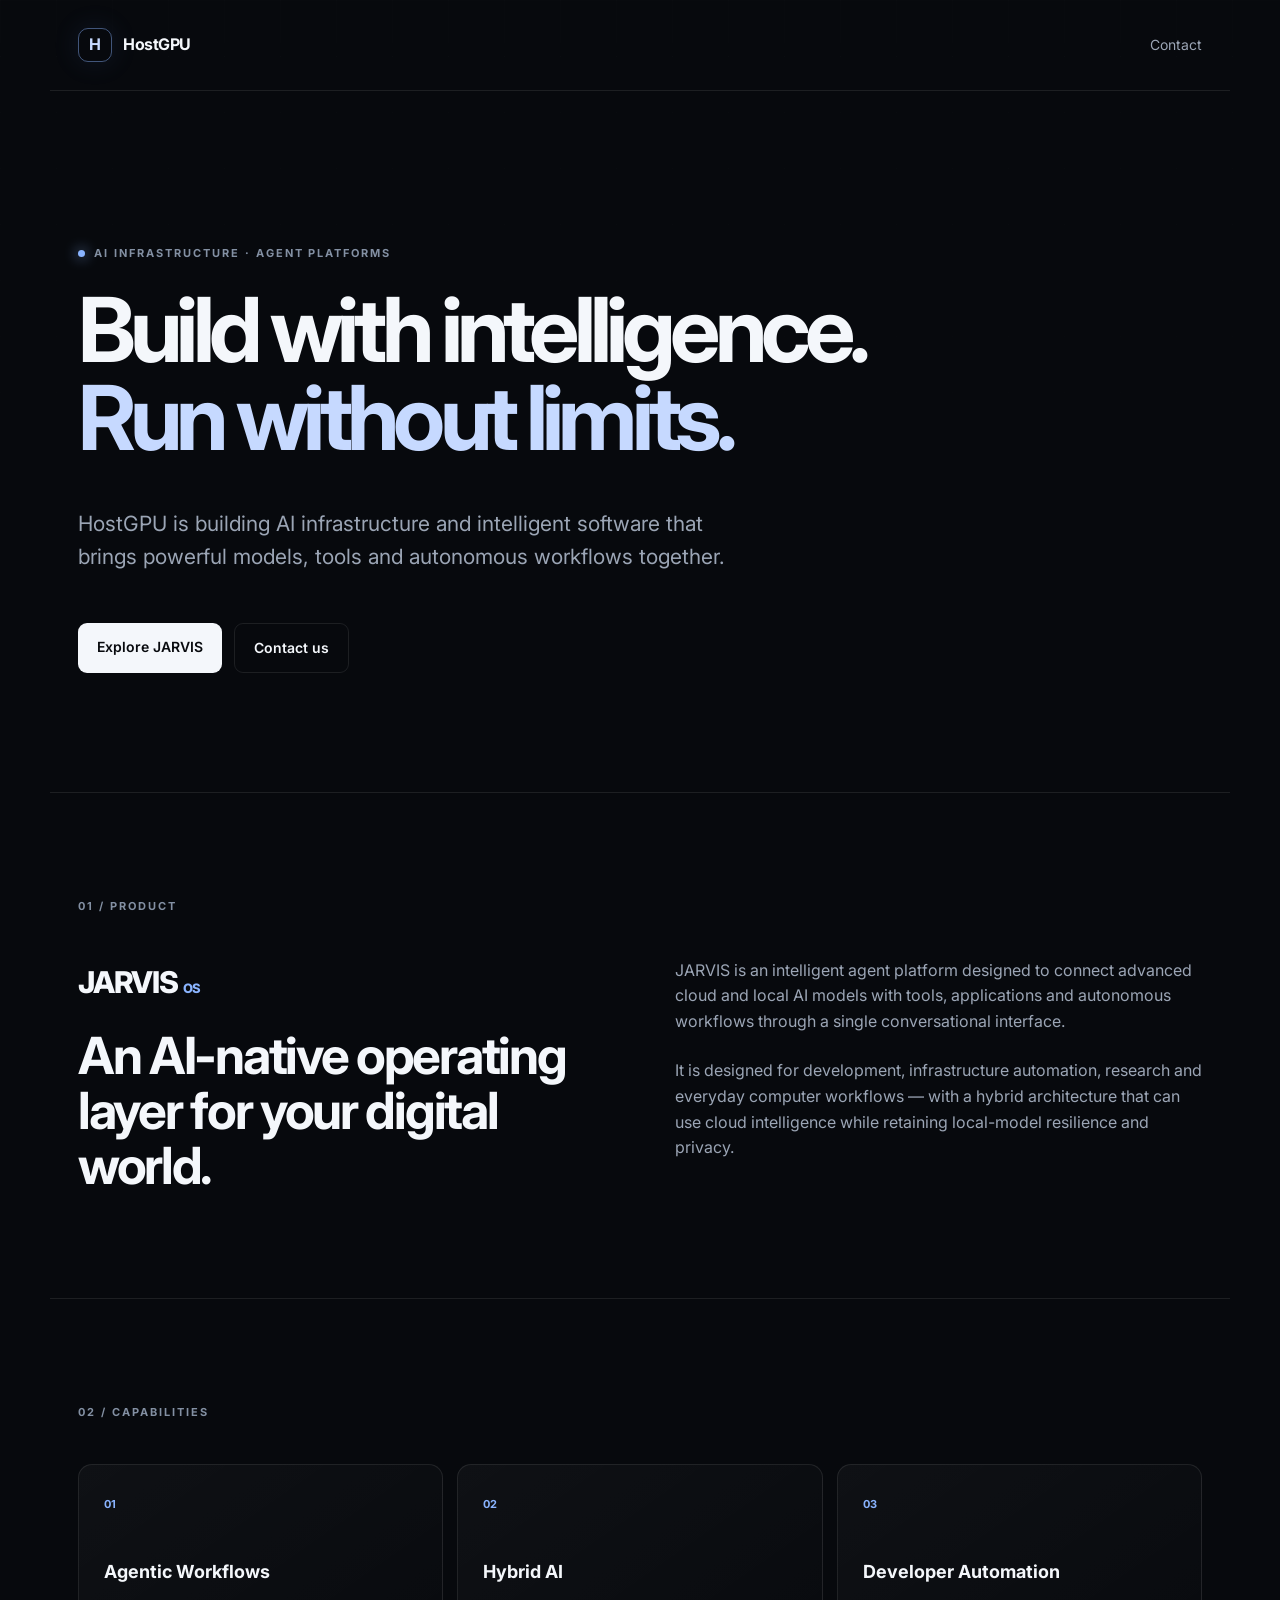
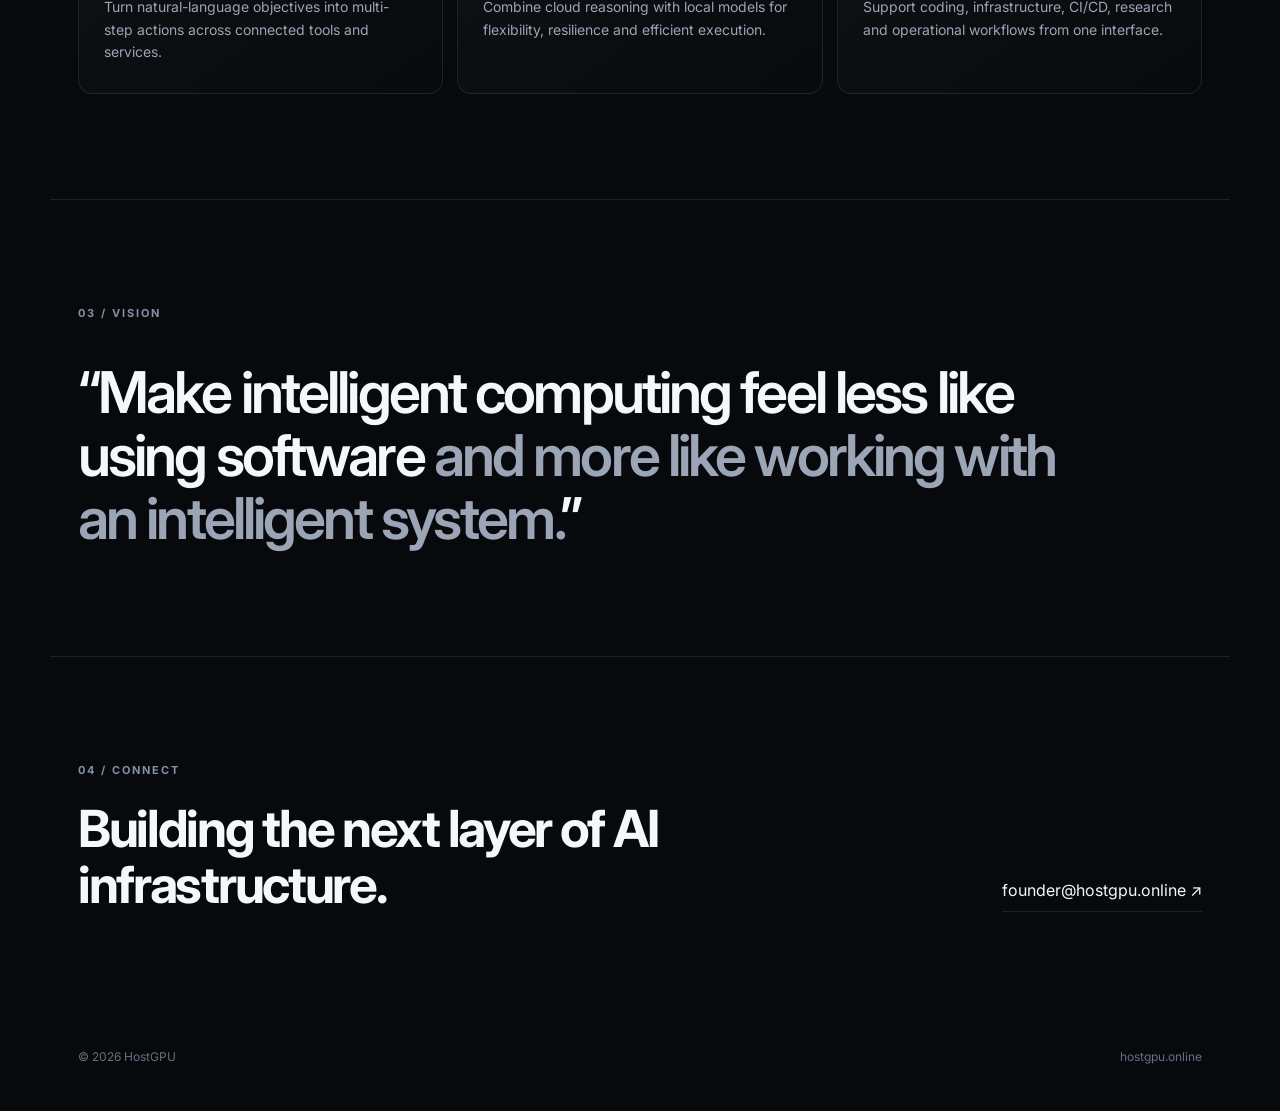
==== index.html @ 4f7166fc "Add files via upload" ====
<!DOCTYPE html>
<html lang="en">
<head>
  <meta charset="UTF-8">
  <meta name="viewport" content="width=device-width, initial-scale=1.0">
  <meta name="description" content="HostGPU — AI infrastructure and intelligent agent platforms. Building JARVIS, an AI-native operating layer for development, automation and infrastructure.">
  <meta name="theme-color" content="#07090d">
  <title>HostGPU — AI Infrastructure & Agent Platforms</title>
  <link rel="stylesheet" href="styles.css">
</head>
<body>
  <div class="background-grid"></div>
  <header class="nav">
    <a class="brand" href="#top" aria-label="HostGPU home">
      <span class="brand-mark">H</span>
      <span>HostGPU</span>
    </a>
    <a class="nav-link" href="mailto:founder@hostgpu.online">Contact</a>
  </header>

  <main id="top">
    <section class="hero">
      <div class="eyebrow"><span></span> AI INFRASTRUCTURE · AGENT PLATFORMS</div>
      <h1>Build with intelligence.<br><em>Run without limits.</em></h1>
      <p class="hero-copy">
        HostGPU is building AI infrastructure and intelligent software that brings
        powerful models, tools and autonomous workflows together.
      </p>
      <div class="actions">
        <a class="button primary" href="#jarvis">Explore JARVIS</a>
        <a class="button secondary" href="mailto:founder@hostgpu.online">Contact us</a>
      </div>
    </section>

    <section class="product" id="jarvis">
      <div class="section-label">01 / PRODUCT</div>
      <div class="product-grid">
        <div>
          <div class="product-name">JARVIS<span>OS</span></div>
          <h2>An AI-native operating layer for your digital world.</h2>
        </div>
        <div class="product-copy">
          <p>
            JARVIS is an intelligent agent platform designed to connect advanced
            cloud and local AI models with tools, applications and autonomous workflows
            through a single conversational interface.
          </p>
          <p>
            It is designed for development, infrastructure automation, research and
            everyday computer workflows — with a hybrid architecture that can use
            cloud intelligence while retaining local-model resilience and privacy.
          </p>
        </div>
      </div>
    </section>

    <section class="capabilities">
      <div class="section-label">02 / CAPABILITIES</div>
      <div class="cards">
        <article class="card">
          <span class="number">01</span>
          <h3>Agentic Workflows</h3>
          <p>Turn natural-language objectives into multi-step actions across connected tools and services.</p>
        </article>
        <article class="card">
          <span class="number">02</span>
          <h3>Hybrid AI</h3>
          <p>Combine cloud reasoning with local models for flexibility, resilience and efficient execution.</p>
        </article>
        <article class="card">
          <span class="number">03</span>
          <h3>Developer Automation</h3>
          <p>Support coding, infrastructure, CI/CD, research and operational workflows from one interface.</p>
        </article>
      </div>
    </section>

    <section class="vision">
      <div class="section-label">03 / VISION</div>
      <blockquote>
        “Make intelligent computing feel less like using software
        <span>and more like working with an intelligent system.</span>”
      </blockquote>
    </section>

    <section class="contact">
      <div>
        <div class="section-label">04 / CONNECT</div>
        <h2>Building the next layer of AI infrastructure.</h2>
      </div>
      <a class="contact-email" href="mailto:founder@hostgpu.online">founder@hostgpu.online ↗</a>
    </section>
  </main>

  <footer>
    <span>© 2026 HostGPU</span>
    <span>hostgpu.online</span>
  </footer>
</body>
</html>
---- styles.css ----
@import url('https://fonts.googleapis.com/css2?family=Inter:wght@400;500;600;700;800&display=swap');

:root {
  --bg: #07090d;
  --panel: rgba(16, 20, 28, .72);
  --text: #f4f7fb;
  --muted: #9ba5b5;
  --line: rgba(255,255,255,.09);
  --accent: #8ab4ff;
  --accent-2: #c6d9ff;
}

* { box-sizing: border-box; }
html { scroll-behavior: smooth; }
body {
  margin: 0;
  background: var(--bg);
  color: var(--text);
  font-family: Inter, system-ui, sans-serif;
  line-height: 1.6;
  overflow-x: hidden;
}

.background-grid {
  position: fixed;
  inset: 0;
  pointer-events: none;
  opacity: .24;
  background-image:
    linear-gradient(rgba(255,255,255,.035) 1px, transparent 1px),
    linear-gradient(90deg, rgba(255,255,255,.035) 1px, transparent 1px);
  background-size: 56px 56px;
  mask-image: linear-gradient(to bottom, black, transparent 85%);
}

.nav {
  max-width: 1180px;
  margin: auto;
  padding: 28px 28px;
  display: flex;
  align-items: center;
  justify-content: space-between;
  position: relative;
  z-index: 2;
}

.brand {
  display: flex;
  align-items: center;
  gap: 11px;
  color: var(--text);
  text-decoration: none;
  font-weight: 700;
  letter-spacing: -.03em;
}

.brand-mark {
  display: grid;
  place-items: center;
  width: 34px;
  height: 34px;
  border: 1px solid rgba(138,180,255,.45);
  border-radius: 10px;
  color: var(--accent-2);
  box-shadow: 0 0 28px rgba(90,130,210,.12);
}

.nav-link {
  color: var(--muted);
  text-decoration: none;
  font-size: 14px;
}
.nav-link:hover { color: var(--text); }

main { position: relative; z-index: 1; }
.hero {
  max-width: 1180px;
  min-height: 78vh;
  margin: auto;
  padding: 15vh 28px 100px;
  display: flex;
  flex-direction: column;
  justify-content: center;
}

.eyebrow, .section-label {
  color: #8390a3;
  font-size: 11px;
  font-weight: 700;
  letter-spacing: .18em;
}
.eyebrow { display: flex; align-items: center; gap: 9px; }
.eyebrow span {
  width: 7px;
  height: 7px;
  border-radius: 50%;
  background: var(--accent);
  box-shadow: 0 0 14px var(--accent);
}

h1 {
  max-width: 930px;
  margin: 24px 0;
  font-size: clamp(48px, 7vw, 92px);
  line-height: .98;
  letter-spacing: -.065em;
}
h1 em {
  font-style: normal;
  color: var(--accent-2);
}
.hero-copy {
  max-width: 680px;
  color: var(--muted);
  font-size: clamp(17px, 2vw, 21px);
}
.actions { display: flex; gap: 12px; margin-top: 28px; flex-wrap: wrap; }
.button {
  display: inline-block;
  padding: 13px 19px;
  border-radius: 9px;
  text-decoration: none;
  font-size: 14px;
  font-weight: 600;
  transition: transform .2s ease, border-color .2s ease;
}
.button:hover { transform: translateY(-2px); }
.primary { background: var(--text); color: #080a0e; }
.secondary { border: 1px solid var(--line); color: var(--text); }

section {
  max-width: 1180px;
  margin: auto;
  padding: 105px 28px;
  border-top: 1px solid var(--line);
}

.product-grid {
  display: grid;
  grid-template-columns: 1fr 1fr;
  gap: 70px;
  margin-top: 42px;
}
.product-name {
  font-size: 30px;
  font-weight: 800;
  letter-spacing: -.04em;
}
.product-name span { color: var(--accent); font-size: 13px; margin-left: 5px; }
h2 {
  font-size: clamp(30px, 4vw, 52px);
  line-height: 1.08;
  letter-spacing: -.045em;
  margin: 22px 0 0;
}
.product-copy { color: var(--muted); max-width: 560px; }
.product-copy p { margin-top: 0; margin-bottom: 24px; }

.cards {
  display: grid;
  grid-template-columns: repeat(3, 1fr);
  gap: 14px;
  margin-top: 42px;
}
.card {
  min-height: 230px;
  padding: 25px;
  border: 1px solid var(--line);
  border-radius: 14px;
  background: linear-gradient(145deg, rgba(255,255,255,.035), rgba(255,255,255,.008));
}
.number { color: var(--accent); font-size: 11px; font-weight: 700; }
.card h3 { margin: 42px 0 10px; font-size: 18px; }
.card p { color: var(--muted); font-size: 14px; margin: 0; }

blockquote {
  margin: 38px 0 0;
  max-width: 1000px;
  font-size: clamp(30px, 4.5vw, 62px);
  line-height: 1.1;
  letter-spacing: -.05em;
  font-weight: 600;
}
blockquote span { color: var(--muted); }

.contact {
  display: flex;
  align-items: end;
  justify-content: space-between;
  gap: 40px;
}
.contact h2 { max-width: 680px; }
.contact-email {
  color: var(--text);
  text-decoration: none;
  white-space: nowrap;
  border-bottom: 1px solid var(--line);
  padding-bottom: 7px;
}
.contact-email:hover { color: var(--accent-2); }

footer {
  max-width: 1180px;
  margin: auto;
  padding: 30px 28px 45px;
  display: flex;
  justify-content: space-between;
  color: #667082;
  font-size: 12px;
}

@media (max-width: 760px) {
  .hero { min-height: 82vh; padding-top: 9vh; }
  .product-grid, .cards { grid-template-columns: 1fr; gap: 18px; }
  .product-grid { gap: 35px; }
  section { padding: 75px 22px; }
  .nav { padding: 22px; }
  .hero { padding-left: 22px; padding-right: 22px; }
  .contact { align-items: start; flex-direction: column; }
  .contact-email { white-space: normal; }
  footer { padding-left: 22px; padding-right: 22px; }
}
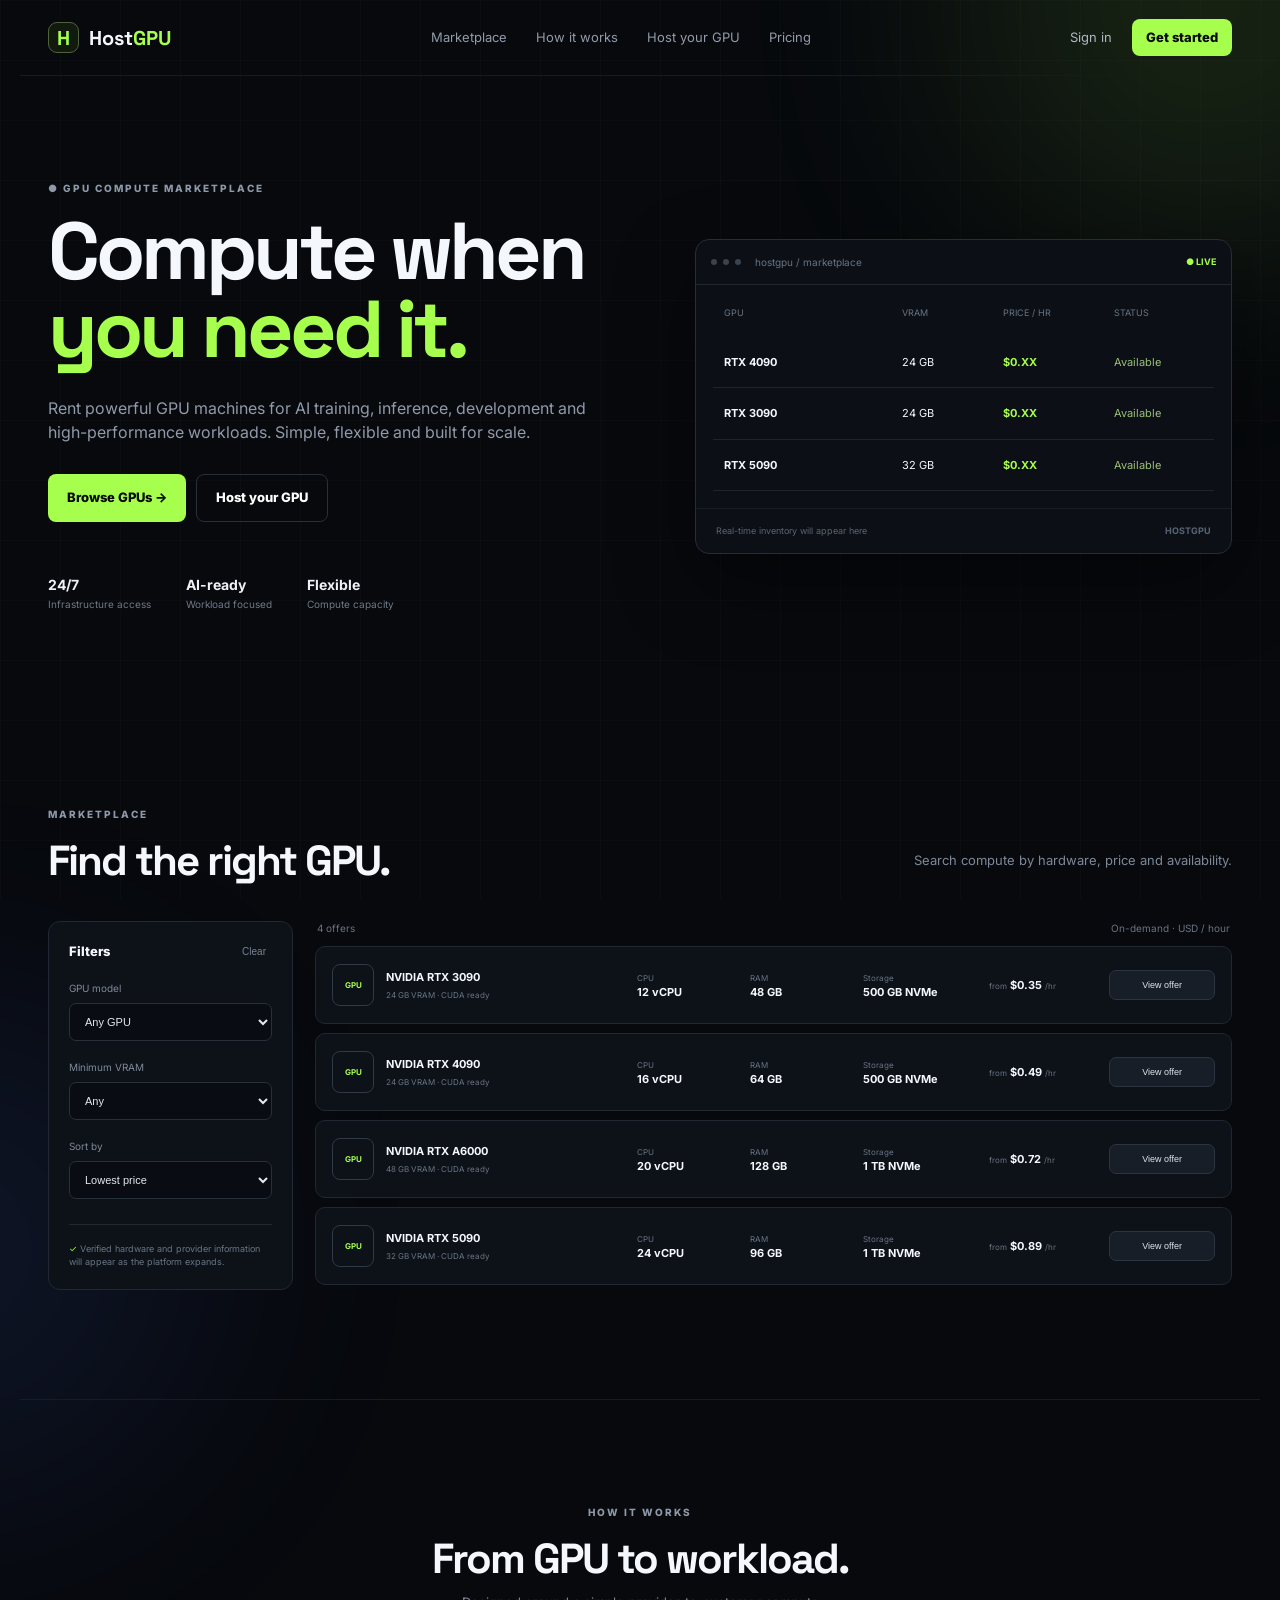
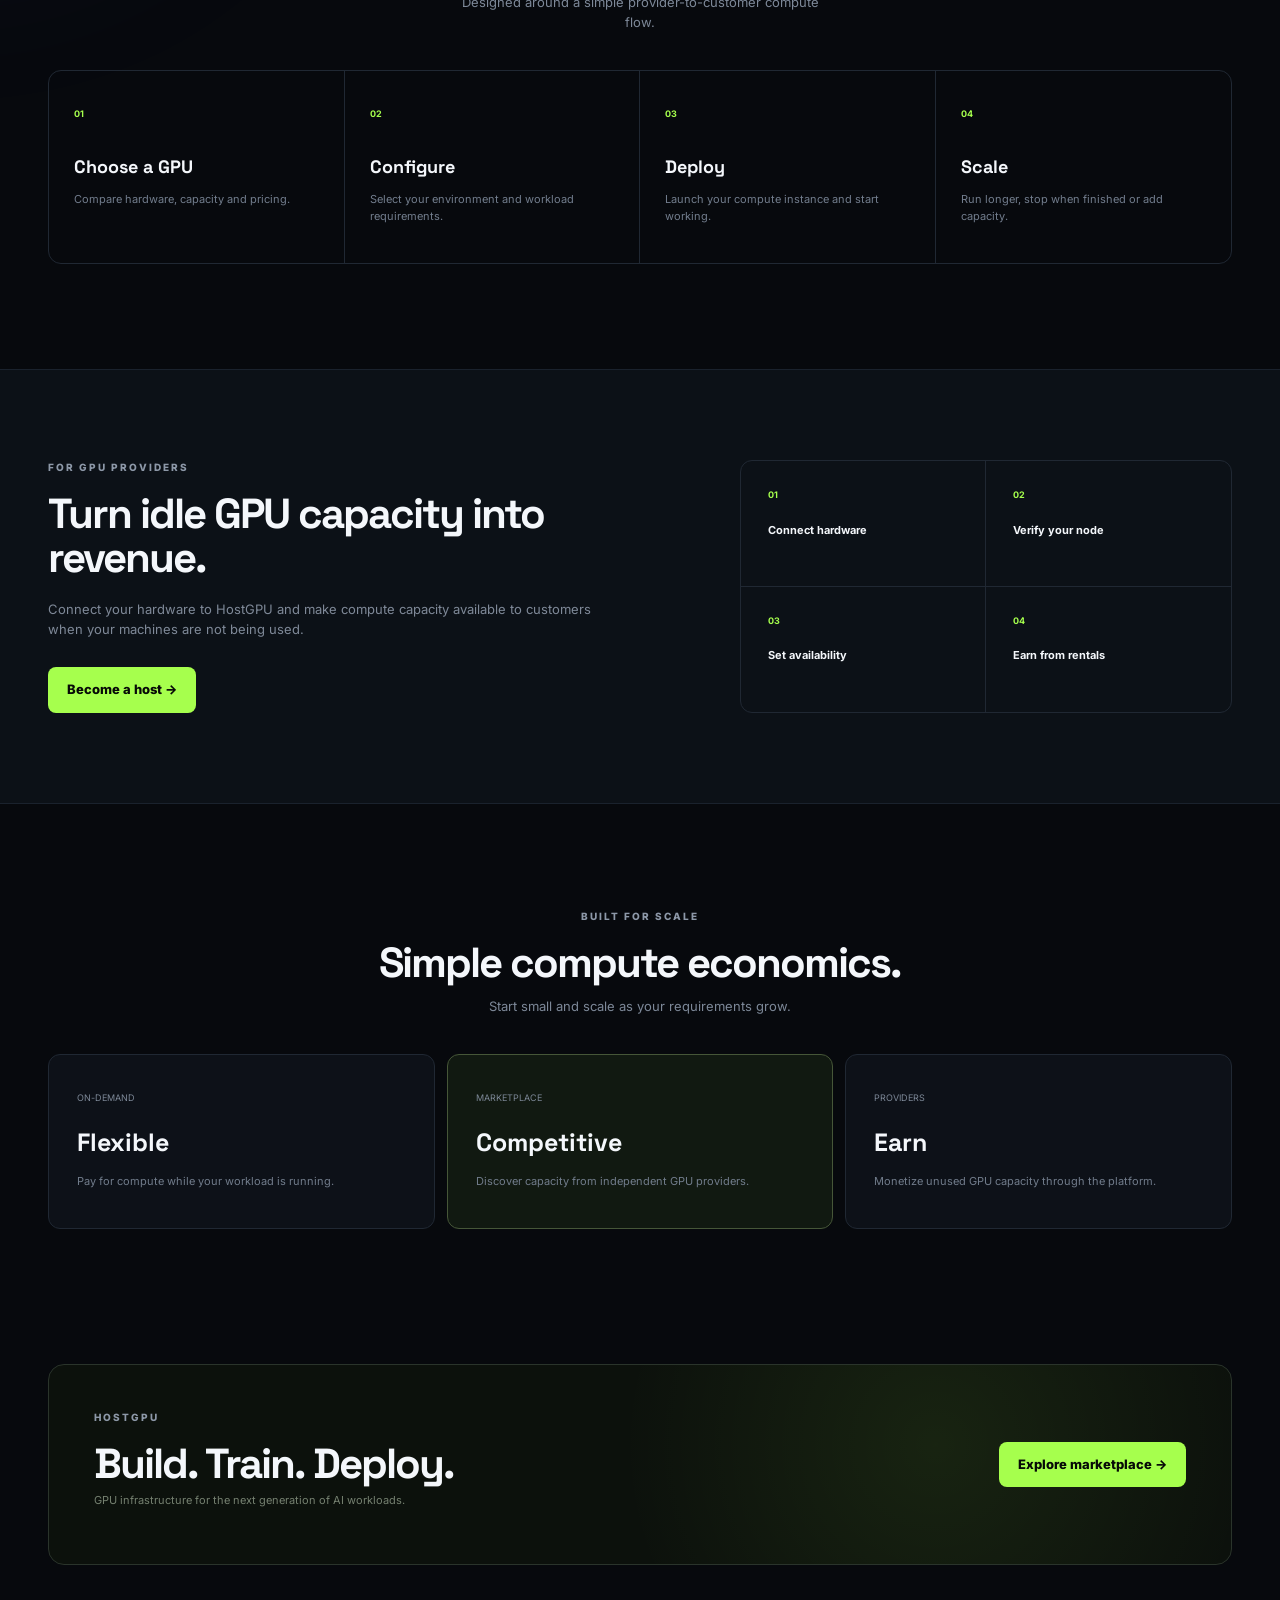
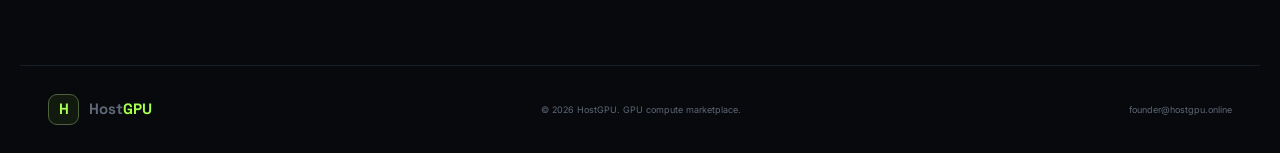
==== commit 88c571d5: "Add files via upload" ====
--- a/index.html
+++ b/index.html
@@ -1,100 +1,60 @@
-<!DOCTYPE html>
-<html lang="en">
-<head>
-  <meta charset="UTF-8">
-  <meta name="viewport" content="width=device-width, initial-scale=1.0">
-  <meta name="description" content="HostGPU — AI infrastructure and intelligent agent platforms. Building JARVIS, an AI-native operating layer for development, automation and infrastructure.">
-  <meta name="theme-color" content="#07090d">
-  <title>HostGPU — AI Infrastructure & Agent Platforms</title>
-  <link rel="stylesheet" href="styles.css">
-</head>
+<!doctype html>
+<html lang="en"><head>
+<meta charset="utf-8"><meta name="viewport" content="width=device-width,initial-scale=1">
+<meta name="description" content="HostGPU — GPU compute marketplace for AI, ML, inference and development.">
+<title>HostGPU — GPU Compute Marketplace</title>
+<link rel="preconnect" href="https://fonts.googleapis.com"><link rel="preconnect" href="https://fonts.gstatic.com" crossorigin>
+<link href="https://fonts.googleapis.com/css2?family=Inter:wght@400;500;600;700;800&family=Space+Grotesk:wght@500;600;700&display=swap" rel="stylesheet">
+<link rel="stylesheet" href="styles.css"></head>
 <body>
-  <div class="background-grid"></div>
-  <header class="nav">
-    <a class="brand" href="#top" aria-label="HostGPU home">
-      <span class="brand-mark">H</span>
-      <span>HostGPU</span>
-    </a>
-    <a class="nav-link" href="mailto:founder@hostgpu.online">Contact</a>
-  </header>
+<div class="glow g1"></div><div class="glow g2"></div>
+<header class="nav">
+<a class="brand" href="#"><b>H</b><span>Host<span>GPU</span></span></a>
+<nav><a href="#marketplace">Marketplace</a><a href="#how">How it works</a><a href="#host">Host your GPU</a><a href="#pricing">Pricing</a></nav>
+<div class="actions"><a href="#">Sign in</a><a class="btn small" href="#marketplace">Get started</a></div>
+</header>
+<main>
+<section class="hero">
+<div><div class="eyebrow">● GPU COMPUTE MARKETPLACE</div>
+<h1>Compute when<br><em>you need it.</em></h1>
+<p>Rent powerful GPU machines for AI training, inference, development and high-performance workloads. Simple, flexible and built for scale.</p>
+<div class="hero-buttons"><a class="btn" href="#marketplace">Browse GPUs →</a><a class="btn ghost" href="#host">Host your GPU</a></div>
+<div class="stats"><span><strong>24/7</strong> Infrastructure access</span><span><strong>AI-ready</strong> Workload focused</span><span><strong>Flexible</strong> Compute capacity</span></div></div>
+<div class="terminal"><div class="bar"><i></i><i></i><i></i><span>hostgpu / marketplace</span><b>● LIVE</b></div>
+<div class="rows"><div class="row head"><span>GPU</span><span>VRAM</span><span>PRICE / HR</span><span>STATUS</span></div>
+<div class="row"><strong>RTX 4090</strong><span>24 GB</span><b>$0.XX</b><em>Available</em></div>
+<div class="row"><strong>RTX 3090</strong><span>24 GB</span><b>$0.XX</b><em>Available</em></div>
+<div class="row"><strong>RTX 5090</strong><span>32 GB</span><b>$0.XX</b><em>Available</em></div></div>
+<footer>Real-time inventory will appear here <b>HOSTGPU</b></footer></div>
+</section>
 
-  <main id="top">
-    <section class="hero">
-      <div class="eyebrow"><span></span> AI INFRASTRUCTURE · AGENT PLATFORMS</div>
-      <h1>Build with intelligence.<br><em>Run without limits.</em></h1>
-      <p class="hero-copy">
-        HostGPU is building AI infrastructure and intelligent software that brings
-        powerful models, tools and autonomous workflows together.
-      </p>
-      <div class="actions">
-        <a class="button primary" href="#jarvis">Explore JARVIS</a>
-        <a class="button secondary" href="mailto:founder@hostgpu.online">Contact us</a>
-      </div>
-    </section>
+<section class="section" id="marketplace">
+<div class="heading"><div><div class="eyebrow">MARKETPLACE</div><h2>Find the right GPU.</h2></div><p>Search compute by hardware, price and availability.</p></div>
+<div class="market">
+<aside class="filters"><div class="filter-title">Filters <button id="clear">Clear</button></div>
+<label>GPU model<select id="gpu"><option value="all">Any GPU</option><option value="4090">RTX 4090</option><option value="3090">RTX 3090</option><option value="5090">RTX 5090</option><option value="A6000">RTX A6000</option></select></label>
+<label>Minimum VRAM<select id="vram"><option value="0">Any</option><option value="24">24 GB+</option><option value="32">32 GB+</option><option value="48">48 GB+</option></select></label>
+<label>Sort by<select id="sort"><option value="price">Lowest price</option><option value="vram">Most VRAM</option></select></label>
+<div class="note">✓ Verified hardware and provider information will appear as the platform expands.</div></aside>
+<div><div class="result"><span id="count">4 offers</span><span>On-demand · USD / hour</span></div>
+<div id="cards">
+<article class="card" data-gpu="4090" data-vram="24" data-price=".49"><div class="gpu"><b>GPU</b><div><strong>NVIDIA RTX 4090</strong><small>24 GB VRAM · CUDA ready</small></div></div><div><small>CPU</small><strong>16 vCPU</strong></div><div><small>RAM</small><strong>64 GB</strong></div><div><small>Storage</small><strong>500 GB NVMe</strong></div><div class="price"><small>from</small><strong>$0.49</strong><small>/hr</small></div><button>View offer</button></article>
+<article class="card" data-gpu="3090" data-vram="24" data-price=".35"><div class="gpu"><b>GPU</b><div><strong>NVIDIA RTX 3090</strong><small>24 GB VRAM · CUDA ready</small></div></div><div><small>CPU</small><strong>12 vCPU</strong></div><div><small>RAM</small><strong>48 GB</strong></div><div><small>Storage</small><strong>500 GB NVMe</strong></div><div class="price"><small>from</small><strong>$0.35</strong><small>/hr</small></div><button>View offer</button></article>
+<article class="card" data-gpu="5090" data-vram="32" data-price=".89"><div class="gpu"><b>GPU</b><div><strong>NVIDIA RTX 5090</strong><small>32 GB VRAM · CUDA ready</small></div></div><div><small>CPU</small><strong>24 vCPU</strong></div><div><small>RAM</small><strong>96 GB</strong></div><div><small>Storage</small><strong>1 TB NVMe</strong></div><div class="price"><small>from</small><strong>$0.89</strong><small>/hr</small></div><button>View offer</button></article>
+<article class="card" data-gpu="A6000" data-vram="48" data-price=".72"><div class="gpu"><b>GPU</b><div><strong>NVIDIA RTX A6000</strong><small>48 GB VRAM · CUDA ready</small></div></div><div><small>CPU</small><strong>20 vCPU</strong></div><div><small>RAM</small><strong>128 GB</strong></div><div><small>Storage</small><strong>1 TB NVMe</strong></div><div class="price"><small>from</small><strong>$0.72</strong><small>/hr</small></div><button>View offer</button></article>
+</div></div></div>
+</section>
 
-    <section class="product" id="jarvis">
-      <div class="section-label">01 / PRODUCT</div>
-      <div class="product-grid">
-        <div>
-          <div class="product-name">JARVIS<span>OS</span></div>
-          <h2>An AI-native operating layer for your digital world.</h2>
-        </div>
-        <div class="product-copy">
-          <p>
-            JARVIS is an intelligent agent platform designed to connect advanced
-            cloud and local AI models with tools, applications and autonomous workflows
-            through a single conversational interface.
-          </p>
-          <p>
-            It is designed for development, infrastructure automation, research and
-            everyday computer workflows — with a hybrid architecture that can use
-            cloud intelligence while retaining local-model resilience and privacy.
-          </p>
-        </div>
-      </div>
-    </section>
+<section class="section border" id="how"><div class="heading center"><div><div class="eyebrow">HOW IT WORKS</div><h2>From GPU to workload.</h2></div><p>Designed around a simple provider-to-customer compute flow.</p></div>
+<div class="steps"><div><b>01</b><h3>Choose a GPU</h3><p>Compare hardware, capacity and pricing.</p></div><div><b>02</b><h3>Configure</h3><p>Select your environment and workload requirements.</p></div><div><b>03</b><h3>Deploy</h3><p>Launch your compute instance and start working.</p></div><div><b>04</b><h3>Scale</h3><p>Run longer, stop when finished or add capacity.</p></div></div></section>
 
-    <section class="capabilities">
-      <div class="section-label">02 / CAPABILITIES</div>
-      <div class="cards">
-        <article class="card">
-          <span class="number">01</span>
-          <h3>Agentic Workflows</h3>
-          <p>Turn natural-language objectives into multi-step actions across connected tools and services.</p>
-        </article>
-        <article class="card">
-          <span class="number">02</span>
-          <h3>Hybrid AI</h3>
-          <p>Combine cloud reasoning with local models for flexibility, resilience and efficient execution.</p>
-        </article>
-        <article class="card">
-          <span class="number">03</span>
-          <h3>Developer Automation</h3>
-          <p>Support coding, infrastructure, CI/CD, research and operational workflows from one interface.</p>
-        </article>
-      </div>
-    </section>
+<section class="host" id="host"><div><div class="eyebrow">FOR GPU PROVIDERS</div><h2>Turn idle GPU capacity into revenue.</h2><p>Connect your hardware to HostGPU and make compute capacity available to customers when your machines are not being used.</p><a class="btn" href="mailto:founder@hostgpu.online?subject=Host%20my%20GPU">Become a host →</a></div>
+<div class="host-grid"><div><b>01</b>Connect hardware</div><div><b>02</b>Verify your node</div><div><b>03</b>Set availability</div><div><b>04</b>Earn from rentals</div></div></section>
 
-    <section class="vision">
-      <div class="section-label">03 / VISION</div>
-      <blockquote>
-        “Make intelligent computing feel less like using software
-        <span>and more like working with an intelligent system.</span>”
-      </blockquote>
-    </section>
-
-    <section class="contact">
-      <div>
-        <div class="section-label">04 / CONNECT</div>
-        <h2>Building the next layer of AI infrastructure.</h2>
-      </div>
-      <a class="contact-email" href="mailto:founder@hostgpu.online">founder@hostgpu.online ↗</a>
-    </section>
-  </main>
-
-  <footer>
-    <span>© 2026 HostGPU</span>
-    <span>hostgpu.online</span>
-  </footer>
-</body>
-</html>
+<section class="section" id="pricing"><div class="heading center"><div><div class="eyebrow">BUILT FOR SCALE</div><h2>Simple compute economics.</h2></div><p>Start small and scale as your requirements grow.</p></div>
+<div class="pricing"><div><small>ON-DEMAND</small><h3>Flexible</h3><p>Pay for compute while your workload is running.</p></div><div class="featured"><small>MARKETPLACE</small><h3>Competitive</h3><p>Discover capacity from independent GPU providers.</p></div><div><small>PROVIDERS</small><h3>Earn</h3><p>Monetize unused GPU capacity through the platform.</p></div></div></section>
+<section class="cta"><div><div class="eyebrow">HOSTGPU</div><h2>Build. Train. Deploy.</h2><p>GPU infrastructure for the next generation of AI workloads.</p></div><a class="btn" href="#marketplace">Explore marketplace →</a></section>
+</main>
+<footer><a class="brand" href="#"><b>H</b><span>Host<span>GPU</span></span></a><span>© 2026 HostGPU. GPU compute marketplace.</span><a href="mailto:founder@hostgpu.online">founder@hostgpu.online</a></footer>
+<div id="toast">Offer details will be available when the HostGPU marketplace backend is connected.</div>
+<script src="app.js"></script></body></html>
--- a/styles.css
+++ b/styles.css
@@ -1,222 +1,3 @@
-@import url('https://fonts.googleapis.com/css2?family=Inter:wght@400;500;600;700;800&display=swap');
-
-:root {
-  --bg: #07090d;
-  --panel: rgba(16, 20, 28, .72);
-  --text: #f4f7fb;
-  --muted: #9ba5b5;
-  --line: rgba(255,255,255,.09);
-  --accent: #8ab4ff;
-  --accent-2: #c6d9ff;
-}
-
-* { box-sizing: border-box; }
-html { scroll-behavior: smooth; }
-body {
-  margin: 0;
-  background: var(--bg);
-  color: var(--text);
-  font-family: Inter, system-ui, sans-serif;
-  line-height: 1.6;
-  overflow-x: hidden;
-}
-
-.background-grid {
-  position: fixed;
-  inset: 0;
-  pointer-events: none;
-  opacity: .24;
-  background-image:
-    linear-gradient(rgba(255,255,255,.035) 1px, transparent 1px),
-    linear-gradient(90deg, rgba(255,255,255,.035) 1px, transparent 1px);
-  background-size: 56px 56px;
-  mask-image: linear-gradient(to bottom, black, transparent 85%);
-}
-
-.nav {
-  max-width: 1180px;
-  margin: auto;
-  padding: 28px 28px;
-  display: flex;
-  align-items: center;
-  justify-content: space-between;
-  position: relative;
-  z-index: 2;
-}
-
-.brand {
-  display: flex;
-  align-items: center;
-  gap: 11px;
-  color: var(--text);
-  text-decoration: none;
-  font-weight: 700;
-  letter-spacing: -.03em;
-}
-
-.brand-mark {
-  display: grid;
-  place-items: center;
-  width: 34px;
-  height: 34px;
-  border: 1px solid rgba(138,180,255,.45);
-  border-radius: 10px;
-  color: var(--accent-2);
-  box-shadow: 0 0 28px rgba(90,130,210,.12);
-}
-
-.nav-link {
-  color: var(--muted);
-  text-decoration: none;
-  font-size: 14px;
-}
-.nav-link:hover { color: var(--text); }
-
-main { position: relative; z-index: 1; }
-.hero {
-  max-width: 1180px;
-  min-height: 78vh;
-  margin: auto;
-  padding: 15vh 28px 100px;
-  display: flex;
-  flex-direction: column;
-  justify-content: center;
-}
-
-.eyebrow, .section-label {
-  color: #8390a3;
-  font-size: 11px;
-  font-weight: 700;
-  letter-spacing: .18em;
-}
-.eyebrow { display: flex; align-items: center; gap: 9px; }
-.eyebrow span {
-  width: 7px;
-  height: 7px;
-  border-radius: 50%;
-  background: var(--accent);
-  box-shadow: 0 0 14px var(--accent);
-}
-
-h1 {
-  max-width: 930px;
-  margin: 24px 0;
-  font-size: clamp(48px, 7vw, 92px);
-  line-height: .98;
-  letter-spacing: -.065em;
-}
-h1 em {
-  font-style: normal;
-  color: var(--accent-2);
-}
-.hero-copy {
-  max-width: 680px;
-  color: var(--muted);
-  font-size: clamp(17px, 2vw, 21px);
-}
-.actions { display: flex; gap: 12px; margin-top: 28px; flex-wrap: wrap; }
-.button {
-  display: inline-block;
-  padding: 13px 19px;
-  border-radius: 9px;
-  text-decoration: none;
-  font-size: 14px;
-  font-weight: 600;
-  transition: transform .2s ease, border-color .2s ease;
-}
-.button:hover { transform: translateY(-2px); }
-.primary { background: var(--text); color: #080a0e; }
-.secondary { border: 1px solid var(--line); color: var(--text); }
-
-section {
-  max-width: 1180px;
-  margin: auto;
-  padding: 105px 28px;
-  border-top: 1px solid var(--line);
-}
-
-.product-grid {
-  display: grid;
-  grid-template-columns: 1fr 1fr;
-  gap: 70px;
-  margin-top: 42px;
-}
-.product-name {
-  font-size: 30px;
-  font-weight: 800;
-  letter-spacing: -.04em;
-}
-.product-name span { color: var(--accent); font-size: 13px; margin-left: 5px; }
-h2 {
-  font-size: clamp(30px, 4vw, 52px);
-  line-height: 1.08;
-  letter-spacing: -.045em;
-  margin: 22px 0 0;
-}
-.product-copy { color: var(--muted); max-width: 560px; }
-.product-copy p { margin-top: 0; margin-bottom: 24px; }
-
-.cards {
-  display: grid;
-  grid-template-columns: repeat(3, 1fr);
-  gap: 14px;
-  margin-top: 42px;
-}
-.card {
-  min-height: 230px;
-  padding: 25px;
-  border: 1px solid var(--line);
-  border-radius: 14px;
-  background: linear-gradient(145deg, rgba(255,255,255,.035), rgba(255,255,255,.008));
-}
-.number { color: var(--accent); font-size: 11px; font-weight: 700; }
-.card h3 { margin: 42px 0 10px; font-size: 18px; }
-.card p { color: var(--muted); font-size: 14px; margin: 0; }
-
-blockquote {
-  margin: 38px 0 0;
-  max-width: 1000px;
-  font-size: clamp(30px, 4.5vw, 62px);
-  line-height: 1.1;
-  letter-spacing: -.05em;
-  font-weight: 600;
-}
-blockquote span { color: var(--muted); }
-
-.contact {
-  display: flex;
-  align-items: end;
-  justify-content: space-between;
-  gap: 40px;
-}
-.contact h2 { max-width: 680px; }
-.contact-email {
-  color: var(--text);
-  text-decoration: none;
-  white-space: nowrap;
-  border-bottom: 1px solid var(--line);
-  padding-bottom: 7px;
-}
-.contact-email:hover { color: var(--accent-2); }
-
-footer {
-  max-width: 1180px;
-  margin: auto;
-  padding: 30px 28px 45px;
-  display: flex;
-  justify-content: space-between;
-  color: #667082;
-  font-size: 12px;
-}
-
-@media (max-width: 760px) {
-  .hero { min-height: 82vh; padding-top: 9vh; }
-  .product-grid, .cards { grid-template-columns: 1fr; gap: 18px; }
-  .product-grid { gap: 35px; }
-  section { padding: 75px 22px; }
-  .nav { padding: 22px; }
-  .hero { padding-left: 22px; padding-right: 22px; }
-  .contact { align-items: start; flex-direction: column; }
-  .contact-email { white-space: normal; }
-  footer { padding-left: 22px; padding-right: 22px; }
-}
+*{box-sizing:border-box}html{scroll-behavior:smooth}body{margin:0;background:#07090d;color:#f4f7fb;font-family:Inter,Arial,sans-serif;line-height:1.5}body:before{content:"";position:fixed;inset:0;pointer-events:none;background:linear-gradient(rgba(255,255,255,.018) 1px,transparent 1px),linear-gradient(90deg,rgba(255,255,255,.018) 1px,transparent 1px);background-size:60px 60px;z-index:-2}.glow{position:absolute;width:500px;height:500px;border-radius:50%;filter:blur(130px);opacity:.11;z-index:-1}.g1{background:#a6ff4d;right:-180px;top:-250px}.g2{background:#5378ff;left:-300px;top:1000px}a{color:inherit;text-decoration:none}.nav{height:76px;max-width:1240px;margin:auto;padding:0 28px;display:flex;align-items:center;justify-content:space-between;border-bottom:1px solid #151b23}.brand{display:flex;align-items:center;gap:10px;font-family:"Space Grotesk",sans-serif;font-size:20px;font-weight:700}.brand>b{display:grid;place-items:center;width:31px;height:31px;border:1px solid #4e633d;border-radius:9px;color:#a6ff4d;background:#121a10}.brand span span{color:#a6ff4d}.nav nav{}.nav nav,.nav>nav{display:flex;gap:29px;color:#919baa;font-size:13px}.nav nav a:hover{color:white}.actions{display:flex;align-items:center;gap:20px;font-size:13px;color:#aeb7c4}.btn{display:inline-flex;align-items:center;justify-content:center;gap:12px;padding:13px 19px;border-radius:8px;background:#a6ff4d;color:#070a07;font-weight:800;font-size:13px}.btn:hover{filter:brightness(1.08);transform:translateY(-1px)}.btn.small{padding:9px 14px}.btn.ghost{background:transparent;color:white;border:1px solid #27303b}.hero{max-width:1240px;margin:auto;padding:105px 28px 90px;display:grid;grid-template-columns:1fr .93fr;gap:70px;align-items:center}.eyebrow{font-size:10px;letter-spacing:2px;color:#8d98a8;font-weight:800;margin-bottom:17px}.hero h1{font-family:"Space Grotesk",sans-serif;font-size:clamp(55px,6.3vw,88px);line-height:.97;letter-spacing:-4px;margin:0}.hero h1 em{color:#a6ff4d;font-style:normal}.hero p{max-width:590px;color:#909aaa;font-size:16px;margin:27px 0 30px}.hero-buttons{display:flex;gap:10px}.stats{display:flex;gap:35px;margin-top:52px}.stats span{font-size:10px;color:#6f7a89;display:flex;flex-direction:column}.stats strong{color:#eef2f7;font-size:14px;margin-bottom:2px}.terminal{border:1px solid #252d38;border-radius:14px;background:#0c1016;overflow:hidden;box-shadow:0 30px 80px #0007}.terminal .bar{height:45px;border-bottom:1px solid #202731;display:flex;align-items:center;gap:6px;padding:0 15px;color:#687484;font-size:10px}.terminal .bar i{width:6px;height:6px;border-radius:50%;background:#3a4350}.terminal .bar span{margin-left:8px}.terminal .bar b{margin-left:auto;color:#a6ff4d;font-size:9px}.rows{padding:17px}.row{display:grid;grid-template-columns:1.5fr .8fr .9fr .8fr;gap:12px;padding:17px 11px;border-bottom:1px solid #1d242e;align-items:center;font-size:11px}.row.head{color:#687485;font-size:9px;border:0;padding-top:4px}.row b{color:#a6ff4d}.row em{font-style:normal;color:#9cbd79}.terminal footer{padding:15px 20px;color:#596474;font-size:9px;display:flex;justify-content:space-between}.section{max-width:1240px;margin:auto;padding:105px 28px}.heading{display:flex;justify-content:space-between;align-items:end;margin-bottom:38px}.heading h2,.host h2,.cta h2{font-family:"Space Grotesk",sans-serif;font-size:42px;line-height:1.05;letter-spacing:-2px;margin:0}.heading p{max-width:370px;color:#7d8898;font-size:13px}.heading.center{display:block;text-align:center}.heading.center p{margin:12px auto 0}.market{display:grid;grid-template-columns:245px 1fr;gap:22px}.filters{background:#0d1118;border:1px solid #202833;border-radius:12px;padding:20px;height:max-content}.filter-title{display:flex;justify-content:space-between;font-size:13px;font-weight:800}.filter-title button{background:none;border:0;color:#788393;font-size:10px;cursor:pointer}.filters label{display:block;color:#7e8998;font-size:10px;margin-top:19px}.filters select{width:100%;margin-top:7px;padding:11px;background:#090d13;color:#e3e8ef;border:1px solid #27303b;border-radius:7px;font-size:11px}.note{border-top:1px solid #202833;margin-top:25px;padding-top:17px;color:#687585;font-size:9px}.note:first-letter{color:#a6ff4d}.result{display:flex;justify-content:space-between;color:#687484;font-size:10px;margin:0 2px 10px}.card{display:grid;grid-template-columns:2.2fr .75fr .75fr .85fr .8fr .8fr;gap:14px;align-items:center;background:#0d1118;border:1px solid #202833;border-radius:10px;padding:17px 16px;margin-bottom:9px}.card:hover{border-color:#3b4653;background:#10161e}.gpu{display:flex;align-items:center;gap:12px}.gpu>b{display:grid;place-items:center;width:42px;height:42px;border:1px solid #303947;border-radius:8px;color:#a6ff4d;font-size:8px}.gpu strong,.card>div>strong{display:block;font-size:11px}.gpu small,.card small{display:block;color:#697585;font-size:8px;margin-top:3px}.price{display:flex;align-items:baseline;gap:3px}.price strong{font-size:15px}.card button{background:#171e27;border:1px solid #2b3440;color:#dce3ec;border-radius:7px;padding:9px;font-size:9px;cursor:pointer}.card button:hover{background:#232d38}.border{border-top:1px solid #151c24}.steps{display:grid;grid-template-columns:repeat(4,1fr);border:1px solid #202833;border-radius:13px;overflow:hidden}.steps>div{padding:28px 25px;min-height:185px;border-right:1px solid #202833}.steps>div:last-child{border:0}.steps b,.host-grid b{color:#a6ff4d;font-size:9px}.steps h3{font-family:"Space Grotesk";font-size:18px;margin:30px 0 8px}.steps p{color:#727d8d;font-size:11px}.host{background:#0c1117;border-top:1px solid #1a222d;border-bottom:1px solid #1a222d;padding:90px max(28px,calc((100vw - 1184px)/2));display:grid;grid-template-columns:1.1fr .9fr;gap:90px}.host h2{max-width:620px}.host p{max-width:560px;color:#7f8998;font-size:13px;margin:20px 0 28px}.host-grid{display:grid;grid-template-columns:1fr 1fr;border:1px solid #202833;border-radius:12px;overflow:hidden}.host-grid div{padding:27px;border-right:1px solid #202833;border-bottom:1px solid #202833;font-size:11px;font-weight:700}.host-grid div:nth-child(2n){border-right:0}.host-grid div:nth-last-child(-n+2){border-bottom:0}.host-grid b{display:block;margin-bottom:20px}.pricing{display:grid;grid-template-columns:repeat(3,1fr);gap:12px}.pricing>div{background:#0d1118;border:1px solid #202833;border-radius:12px;padding:28px}.pricing .featured{border-color:#465638;background:#111911}.pricing small{font-size:9px;color:#7d8897}.pricing h3{font-family:"Space Grotesk";font-size:25px;margin:17px 0 8px}.pricing p{color:#717c8b;font-size:11px}.cta{max-width:1184px;margin:30px auto 100px;padding:45px;border:1px solid #2a342b;border-radius:16px;background:radial-gradient(circle at 75% 40%,#a6ff4d14,transparent 35%),#0c110c;display:flex;align-items:center;justify-content:space-between}.cta p{color:#758070;font-size:11px;margin-top:5px}footer{max-width:1240px;margin:auto;padding:28px;border-top:1px solid #171e26;display:flex;align-items:center;justify-content:space-between;color:#5e6877;font-size:9px}footer .brand{font-size:15px}#toast{position:fixed;bottom:24px;left:50%;transform:translate(-50%,20px);opacity:0;background:#e8f4dc;color:#0a0e09;padding:12px 17px;border-radius:8px;font-size:10px;transition:.25s;pointer-events:none}#toast.show{opacity:1;transform:translate(-50%,0)}
+@media(max-width:950px){.nav nav{display:none}.hero{grid-template-columns:1fr}.market{grid-template-columns:1fr}.card{grid-template-columns:2fr 1fr 1fr 1fr}.card>div:nth-child(3),.card>div:nth-child(4){display:none}.steps{grid-template-columns:1fr 1fr}.steps>div:nth-child(2){border-right:0}.host{grid-template-columns:1fr;gap:45px}.pricing{grid-template-columns:1fr}}
+@media(max-width:600px){.nav{padding:0 17px}.actions>a:first-child{display:none}.hero,.section{padding-left:17px;padding-right:17px}.hero{padding-top:65px}.hero h1{font-size:55px}.stats{gap:18px;flex-wrap:wrap}.heading{display:block}.heading h2{font-size:34px}.card{grid-template-columns:1fr 1fr}.gpu{grid-column:1/-1}.steps{grid-template-columns:1fr}.steps>div{border-right:0!important;border-bottom:1px solid #202833}.steps>div:last-child{border-bottom:0}.host{padding:70px 17px}.host h2{font-size:34px}.host-grid{grid-template-columns:1fr}.host-grid div{border-right:0!important}.host-grid div:nth-last-child(-n+2){border-bottom:1px solid #202833}.host-grid div:last-child{border-bottom:0}.cta{margin:20px 17px 70px;padding:30px;display:block}.cta .btn{margin-top:25px}footer{margin:0 17px;display:block}footer span,footer>a:last-child{display:block;margin-top:10px}}
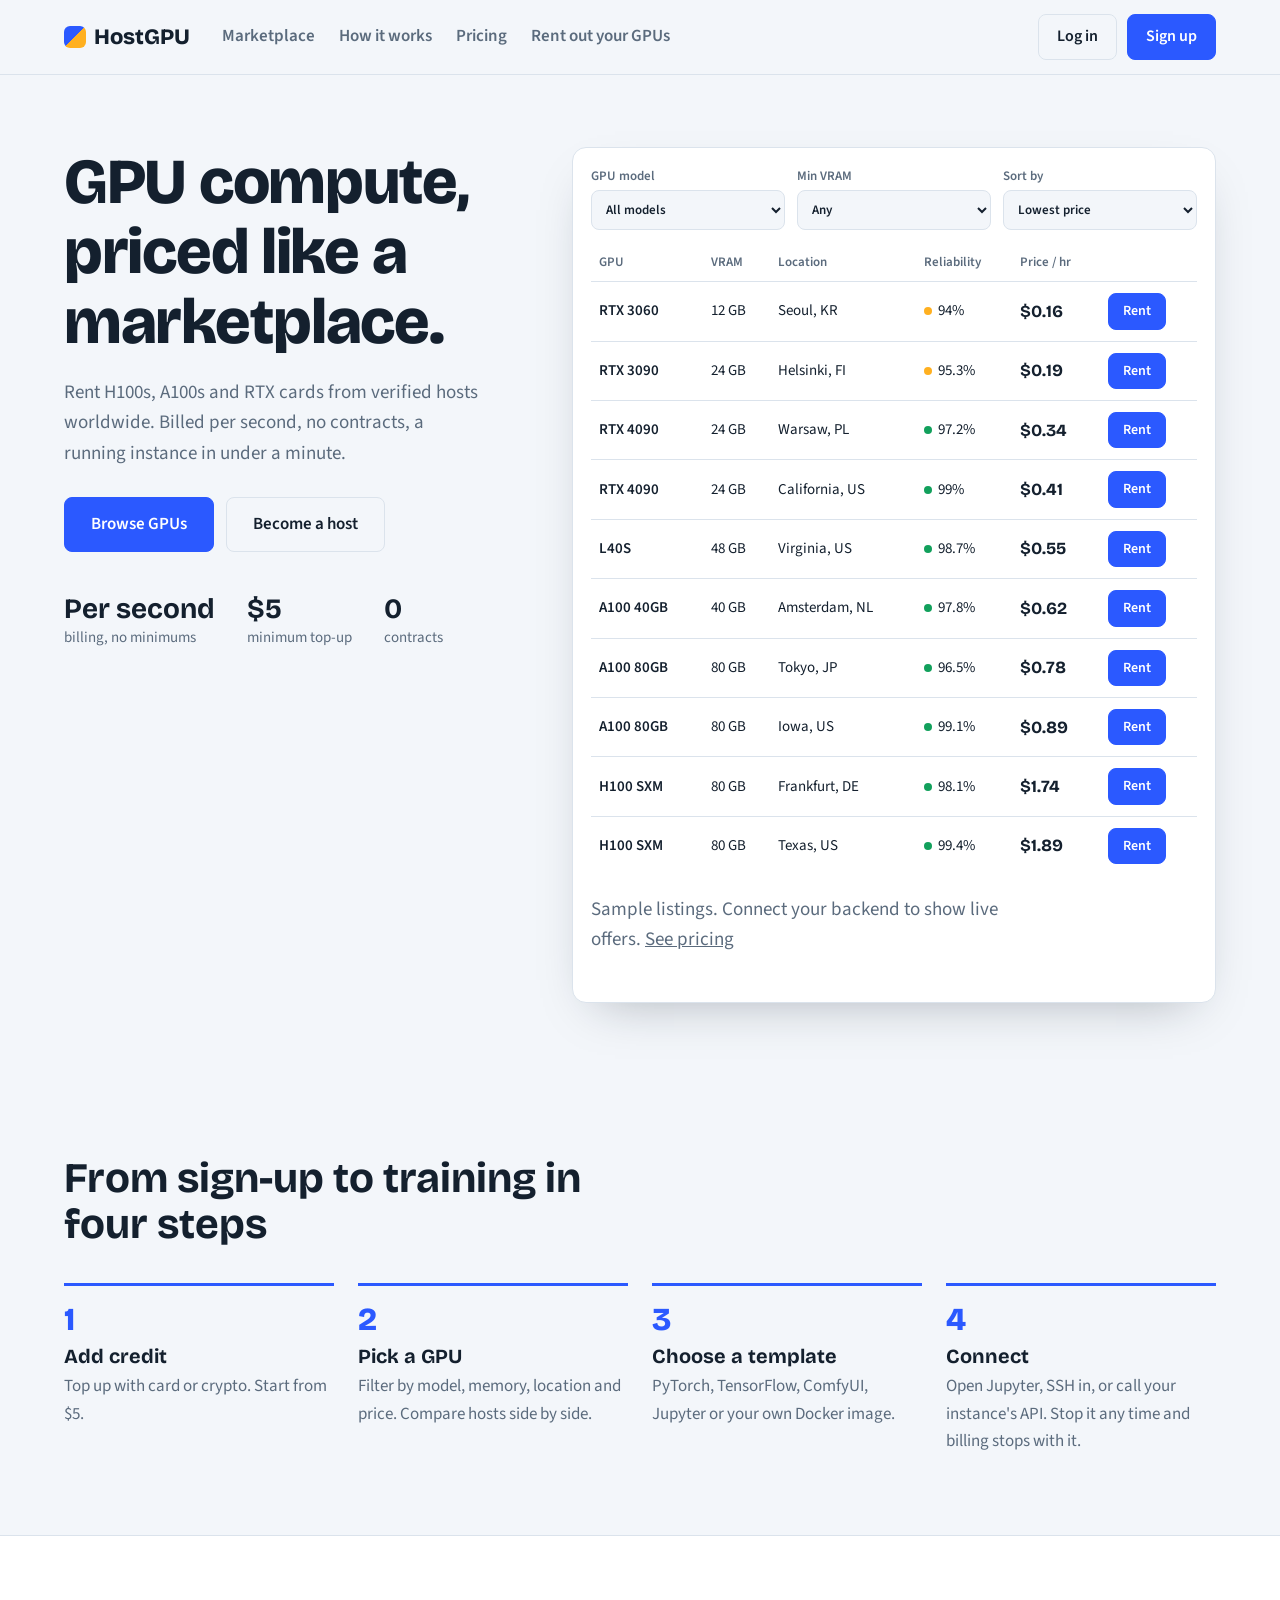
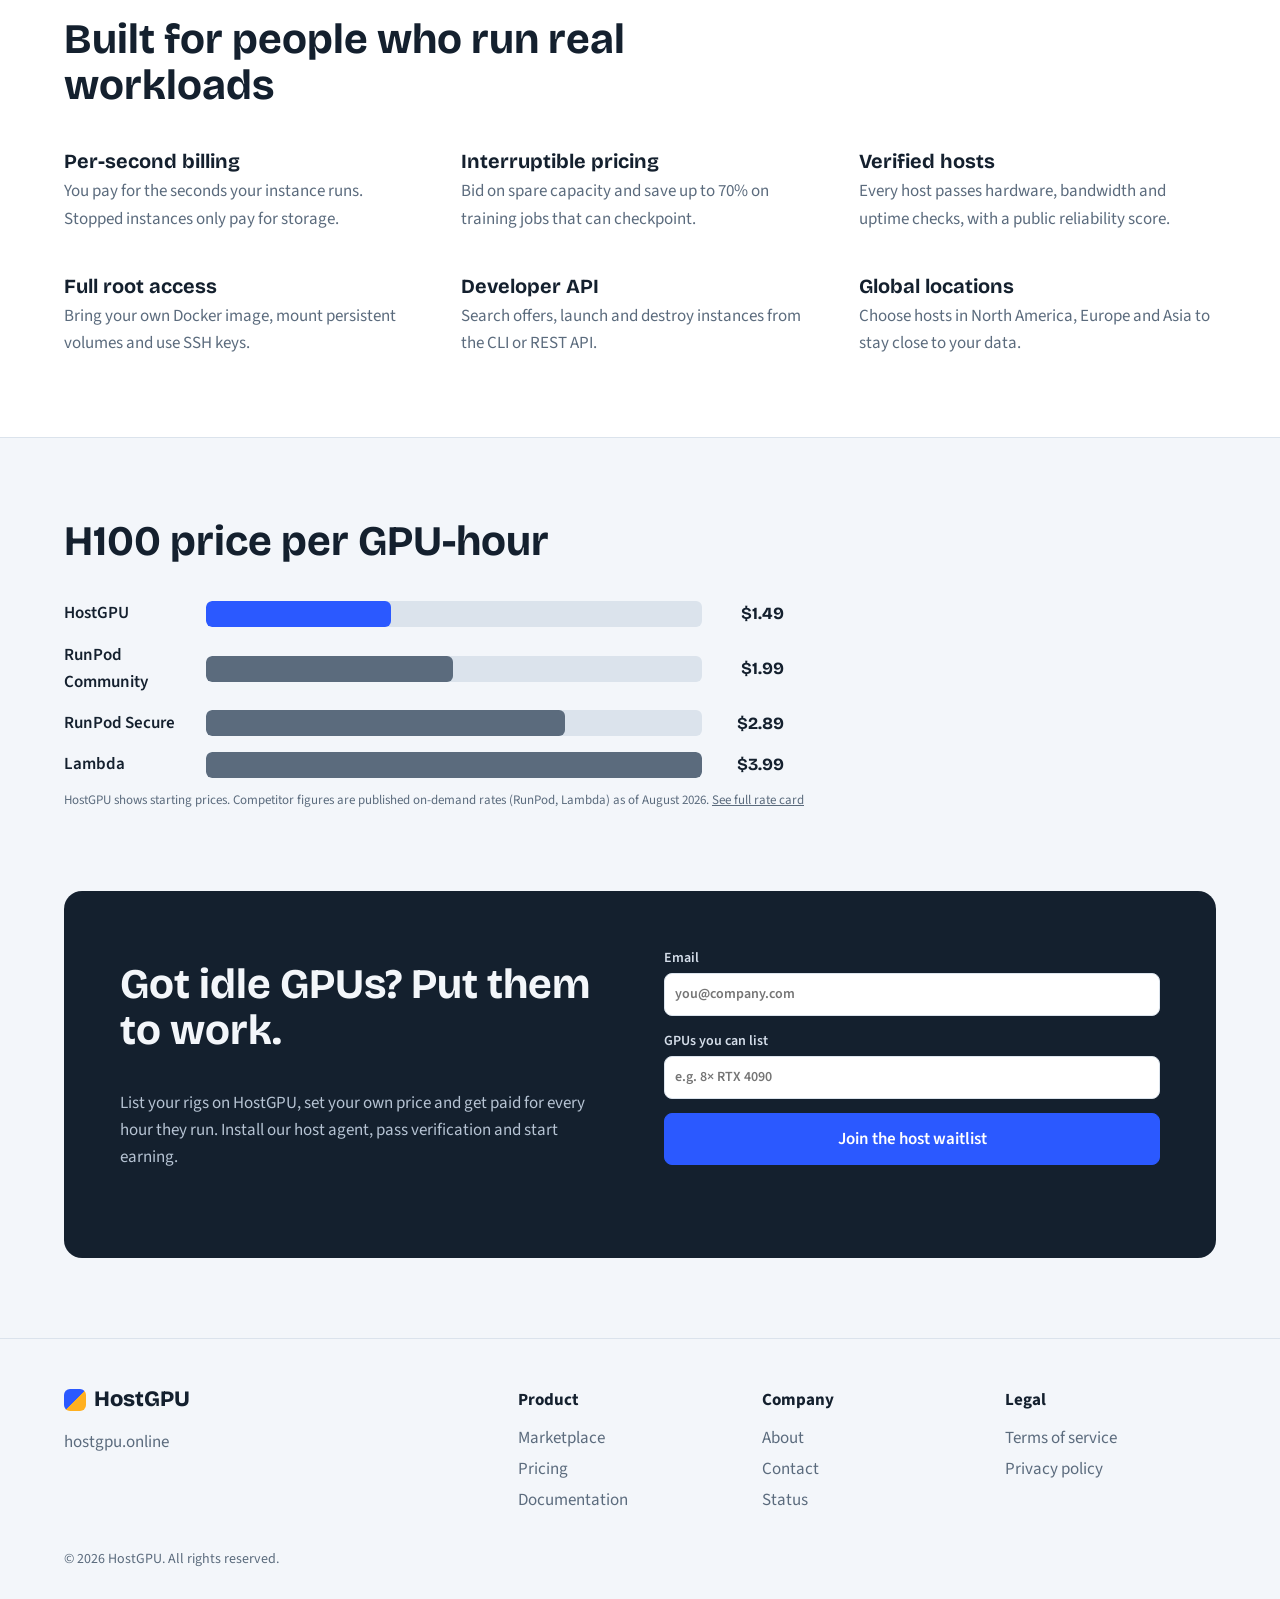
==== commit 8925bb70: "Add files via upload" ====
--- a/index.html
+++ b/index.html
@@ -1,60 +1,109 @@
-<!doctype html>
-<html lang="en"><head>
-<meta charset="utf-8"><meta name="viewport" content="width=device-width,initial-scale=1">
-<meta name="description" content="HostGPU — GPU compute marketplace for AI, ML, inference and development.">
-<title>HostGPU — GPU Compute Marketplace</title>
-<link rel="preconnect" href="https://fonts.googleapis.com"><link rel="preconnect" href="https://fonts.gstatic.com" crossorigin>
-<link href="https://fonts.googleapis.com/css2?family=Inter:wght@400;500;600;700;800&family=Space+Grotesk:wght@500;600;700&display=swap" rel="stylesheet">
-<link rel="stylesheet" href="styles.css"></head>
+<!DOCTYPE html>
+<html lang="en">
+<head>
+<meta charset="utf-8">
+<meta name="viewport" content="width=device-width, initial-scale=1">
+<title>HostGPU – Rent GPUs by the hour</title>
+<meta name="description" content="Rent high-performance GPUs from a global marketplace at a fraction of cloud prices. Pay per second, launch in under a minute.">
+<link rel="icon" href="data:image/svg+xml,<svg xmlns='http://www.w3.org/2000/svg' viewBox='0 0 100 100'><text y='.9em' font-size='90'>⚡</text></svg>">
+<link rel="preconnect" href="https://fonts.googleapis.com">
+<link rel="preconnect" href="https://fonts.gstatic.com" crossorigin>
+<link href="https://fonts.googleapis.com/css2?family=Bricolage+Grotesque:wght@500;700;800&family=Source+Sans+3:wght@400;600&display=swap" rel="stylesheet">
+<link rel="stylesheet" href="style.css">
+</head>
 <body>
-<div class="glow g1"></div><div class="glow g2"></div>
 <header class="nav">
-<a class="brand" href="#"><b>H</b><span>Host<span>GPU</span></span></a>
-<nav><a href="#marketplace">Marketplace</a><a href="#how">How it works</a><a href="#host">Host your GPU</a><a href="#pricing">Pricing</a></nav>
-<div class="actions"><a href="#">Sign in</a><a class="btn small" href="#marketplace">Get started</a></div>
+  <a class="logo" href="#top"><span class="mark"></span>HostGPU</a>
+  <nav id="menu">
+    <a href="#market">Marketplace</a>
+    <a href="#how">How it works</a>
+    <a href="pricing.html">Pricing</a>
+    <a href="#host">Rent out your GPUs</a>
+  </nav>
+  <div class="nav-cta"><a class="btn ghost" href="#">Log in</a><a class="btn" href="#">Sign up</a></div>
+  <button class="burger" aria-label="Menu" onclick="document.body.classList.toggle('open')">☰</button>
 </header>
-<main>
+
+<main id="top">
 <section class="hero">
-<div><div class="eyebrow">● GPU COMPUTE MARKETPLACE</div>
-<h1>Compute when<br><em>you need it.</em></h1>
-<p>Rent powerful GPU machines for AI training, inference, development and high-performance workloads. Simple, flexible and built for scale.</p>
-<div class="hero-buttons"><a class="btn" href="#marketplace">Browse GPUs →</a><a class="btn ghost" href="#host">Host your GPU</a></div>
-<div class="stats"><span><strong>24/7</strong> Infrastructure access</span><span><strong>AI-ready</strong> Workload focused</span><span><strong>Flexible</strong> Compute capacity</span></div></div>
-<div class="terminal"><div class="bar"><i></i><i></i><i></i><span>hostgpu / marketplace</span><b>● LIVE</b></div>
-<div class="rows"><div class="row head"><span>GPU</span><span>VRAM</span><span>PRICE / HR</span><span>STATUS</span></div>
-<div class="row"><strong>RTX 4090</strong><span>24 GB</span><b>$0.XX</b><em>Available</em></div>
-<div class="row"><strong>RTX 3090</strong><span>24 GB</span><b>$0.XX</b><em>Available</em></div>
-<div class="row"><strong>RTX 5090</strong><span>32 GB</span><b>$0.XX</b><em>Available</em></div></div>
-<footer>Real-time inventory will appear here <b>HOSTGPU</b></footer></div>
+  <div class="hero-text">
+    <h1>GPU compute, priced like a marketplace.</h1>
+    <p>Rent H100s, A100s and RTX cards from verified hosts worldwide. Billed per second, no contracts, a running instance in under a minute.</p>
+    <div class="hero-actions"><a class="btn big" href="#market">Browse GPUs</a><a class="btn big ghost" href="#host">Become a host</a></div>
+    <dl class="stats"><div><dt>Per second</dt><dd>billing, no minimums</dd></div><div><dt>$5</dt><dd>minimum top-up</dd></div><div><dt>0</dt><dd>contracts</dd></div></dl>
+  </div>
+
+  <div class="market" id="market">
+    <div class="filters">
+      <label>GPU model
+        <select id="fModel"><option value="">All models</option></select>
+      </label>
+      <label>Min VRAM
+        <select id="fVram"><option value="0">Any</option><option value="24">24 GB+</option><option value="40">40 GB+</option><option value="80">80 GB+</option></select>
+      </label>
+      <label>Sort by
+        <select id="fSort"><option value="price">Lowest price</option><option value="perf">Fastest</option><option value="rel">Most reliable</option></select>
+      </label>
+    </div>
+    <div class="table-wrap">
+      <table>
+        <thead><tr><th>GPU</th><th>VRAM</th><th>Location</th><th>Reliability</th><th>Price / hr</th><th></th></tr></thead>
+        <tbody id="offers"></tbody>
+      </table>
+    </div>
+    <p class="note">Sample listings. Connect your backend to show live offers. <a href="pricing.html"><u>See pricing</u></a></p>
+  </div>
 </section>
 
-<section class="section" id="marketplace">
-<div class="heading"><div><div class="eyebrow">MARKETPLACE</div><h2>Find the right GPU.</h2></div><p>Search compute by hardware, price and availability.</p></div>
-<div class="market">
-<aside class="filters"><div class="filter-title">Filters <button id="clear">Clear</button></div>
-<label>GPU model<select id="gpu"><option value="all">Any GPU</option><option value="4090">RTX 4090</option><option value="3090">RTX 3090</option><option value="5090">RTX 5090</option><option value="A6000">RTX A6000</option></select></label>
-<label>Minimum VRAM<select id="vram"><option value="0">Any</option><option value="24">24 GB+</option><option value="32">32 GB+</option><option value="48">48 GB+</option></select></label>
-<label>Sort by<select id="sort"><option value="price">Lowest price</option><option value="vram">Most VRAM</option></select></label>
-<div class="note">✓ Verified hardware and provider information will appear as the platform expands.</div></aside>
-<div><div class="result"><span id="count">4 offers</span><span>On-demand · USD / hour</span></div>
-<div id="cards">
-<article class="card" data-gpu="4090" data-vram="24" data-price=".49"><div class="gpu"><b>GPU</b><div><strong>NVIDIA RTX 4090</strong><small>24 GB VRAM · CUDA ready</small></div></div><div><small>CPU</small><strong>16 vCPU</strong></div><div><small>RAM</small><strong>64 GB</strong></div><div><small>Storage</small><strong>500 GB NVMe</strong></div><div class="price"><small>from</small><strong>$0.49</strong><small>/hr</small></div><button>View offer</button></article>
-<article class="card" data-gpu="3090" data-vram="24" data-price=".35"><div class="gpu"><b>GPU</b><div><strong>NVIDIA RTX 3090</strong><small>24 GB VRAM · CUDA ready</small></div></div><div><small>CPU</small><strong>12 vCPU</strong></div><div><small>RAM</small><strong>48 GB</strong></div><div><small>Storage</small><strong>500 GB NVMe</strong></div><div class="price"><small>from</small><strong>$0.35</strong><small>/hr</small></div><button>View offer</button></article>
-<article class="card" data-gpu="5090" data-vram="32" data-price=".89"><div class="gpu"><b>GPU</b><div><strong>NVIDIA RTX 5090</strong><small>32 GB VRAM · CUDA ready</small></div></div><div><small>CPU</small><strong>24 vCPU</strong></div><div><small>RAM</small><strong>96 GB</strong></div><div><small>Storage</small><strong>1 TB NVMe</strong></div><div class="price"><small>from</small><strong>$0.89</strong><small>/hr</small></div><button>View offer</button></article>
-<article class="card" data-gpu="A6000" data-vram="48" data-price=".72"><div class="gpu"><b>GPU</b><div><strong>NVIDIA RTX A6000</strong><small>48 GB VRAM · CUDA ready</small></div></div><div><small>CPU</small><strong>20 vCPU</strong></div><div><small>RAM</small><strong>128 GB</strong></div><div><small>Storage</small><strong>1 TB NVMe</strong></div><div class="price"><small>from</small><strong>$0.72</strong><small>/hr</small></div><button>View offer</button></article>
-</div></div></div>
+<section id="how" class="section">
+  <h2>From sign-up to training in four steps</h2>
+  <ol class="steps">
+    <li><h3>Add credit</h3><p>Top up with card or crypto. Start from $5.</p></li>
+    <li><h3>Pick a GPU</h3><p>Filter by model, memory, location and price. Compare hosts side by side.</p></li>
+    <li><h3>Choose a template</h3><p>PyTorch, TensorFlow, ComfyUI, Jupyter or your own Docker image.</p></li>
+    <li><h3>Connect</h3><p>Open Jupyter, SSH in, or call your instance's API. Stop it any time and billing stops with it.</p></li>
+  </ol>
 </section>
 
-<section class="section border" id="how"><div class="heading center"><div><div class="eyebrow">HOW IT WORKS</div><h2>From GPU to workload.</h2></div><p>Designed around a simple provider-to-customer compute flow.</p></div>
-<div class="steps"><div><b>01</b><h3>Choose a GPU</h3><p>Compare hardware, capacity and pricing.</p></div><div><b>02</b><h3>Configure</h3><p>Select your environment and workload requirements.</p></div><div><b>03</b><h3>Deploy</h3><p>Launch your compute instance and start working.</p></div><div><b>04</b><h3>Scale</h3><p>Run longer, stop when finished or add capacity.</p></div></div></section>
+<section class="section alt">
+  <h2>Built for people who run real workloads</h2>
+  <div class="features">
+    <article><h3>Per-second billing</h3><p>You pay for the seconds your instance runs. Stopped instances only pay for storage.</p></article>
+    <article><h3>Interruptible pricing</h3><p>Bid on spare capacity and save up to 70% on training jobs that can checkpoint.</p></article>
+    <article><h3>Verified hosts</h3><p>Every host passes hardware, bandwidth and uptime checks, with a public reliability score.</p></article>
+    <article><h3>Full root access</h3><p>Bring your own Docker image, mount persistent volumes and use SSH keys.</p></article>
+    <article><h3>Developer API</h3><p>Search offers, launch and destroy instances from the CLI or REST API.</p></article>
+    <article><h3>Global locations</h3><p>Choose hosts in North America, Europe and Asia to stay close to your data.</p></article>
+  </div>
+</section>
 
-<section class="host" id="host"><div><div class="eyebrow">FOR GPU PROVIDERS</div><h2>Turn idle GPU capacity into revenue.</h2><p>Connect your hardware to HostGPU and make compute capacity available to customers when your machines are not being used.</p><a class="btn" href="mailto:founder@hostgpu.online?subject=Host%20my%20GPU">Become a host →</a></div>
-<div class="host-grid"><div><b>01</b>Connect hardware</div><div><b>02</b>Verify your node</div><div><b>03</b>Set availability</div><div><b>04</b>Earn from rentals</div></div></section>
+<section id="pricing" class="section">
+  <h2>H100 price per GPU-hour</h2>
+  <div class="bars" id="bars"></div>
+  <p class="note">HostGPU shows starting prices. Competitor figures are published on-demand rates (RunPod, Lambda) as of August 2026. <a href="pricing.html"><u>See full rate card</u></a></p>
+</section>
 
-<section class="section" id="pricing"><div class="heading center"><div><div class="eyebrow">BUILT FOR SCALE</div><h2>Simple compute economics.</h2></div><p>Start small and scale as your requirements grow.</p></div>
-<div class="pricing"><div><small>ON-DEMAND</small><h3>Flexible</h3><p>Pay for compute while your workload is running.</p></div><div class="featured"><small>MARKETPLACE</small><h3>Competitive</h3><p>Discover capacity from independent GPU providers.</p></div><div><small>PROVIDERS</small><h3>Earn</h3><p>Monetize unused GPU capacity through the platform.</p></div></div></section>
-<section class="cta"><div><div class="eyebrow">HOSTGPU</div><h2>Build. Train. Deploy.</h2><p>GPU infrastructure for the next generation of AI workloads.</p></div><a class="btn" href="#marketplace">Explore marketplace →</a></section>
+<section id="host" class="section host">
+  <div>
+    <h2>Got idle GPUs? Put them to work.</h2>
+    <p>List your rigs on HostGPU, set your own price and get paid for every hour they run. Install our host agent, pass verification and start earning.</p>
+  </div>
+  <form id="hostForm" class="form">
+    <label>Email<input type="email" name="email" required placeholder="you@company.com"></label>
+    <label>GPUs you can list<input type="text" name="gpus" placeholder="e.g. 8× RTX 4090"></label>
+    <button class="btn big" type="submit">Join the host waitlist</button>
+    <p id="formMsg" role="status"></p>
+  </form>
+</section>
 </main>
-<footer><a class="brand" href="#"><b>H</b><span>Host<span>GPU</span></span></a><span>© 2026 HostGPU. GPU compute marketplace.</span><a href="mailto:founder@hostgpu.online">founder@hostgpu.online</a></footer>
-<div id="toast">Offer details will be available when the HostGPU marketplace backend is connected.</div>
-<script src="app.js"></script></body></html>+
+<footer class="footer">
+  <div><a class="logo" href="#top"><span class="mark"></span>HostGPU</a><p>hostgpu.online</p></div>
+  <div><h4>Product</h4><a href="#market">Marketplace</a><a href="pricing.html">Pricing</a><a href="#">Documentation</a></div>
+  <div><h4>Company</h4><a href="#">About</a><a href="#">Contact</a><a href="#">Status</a></div>
+  <div><h4>Legal</h4><a href="#">Terms of service</a><a href="#">Privacy policy</a></div>
+  <p class="copy">© 2026 HostGPU. All rights reserved.</p>
+</footer>
+<script src="app.js"></script>
+</body>
+</html>
--- a/style.css
+++ b/style.css
@@ -0,0 +1,104 @@
+:root{--bg:#f3f6fa;--panel:#fff;--ink:#14202e;--muted:#5b6b7d;--line:#dbe3ec;--accent:#2b59ff;--accent-ink:#fff;--warm:#ffb020;--good:#12a05c;--r:10px}
+@media(prefers-color-scheme:dark){:root{--bg:#0f1722;--panel:#172232;--ink:#e8eef6;--muted:#93a3b6;--line:#26364b;--accent:#5c82ff}}
+*{box-sizing:border-box}
+html{scroll-behavior:smooth}
+@media(prefers-reduced-motion:reduce){html{scroll-behavior:auto}}
+body{margin:0;background:var(--bg);color:var(--ink);font:400 17px/1.6 "Source Sans 3",system-ui,sans-serif}
+h1,h2,h3,.logo{font-family:"Bricolage Grotesque",system-ui,sans-serif;line-height:1.1;margin:0}
+a{color:inherit;text-decoration:none}
+:focus-visible{outline:3px solid var(--warm);outline-offset:2px}
+.nav{position:sticky;top:0;z-index:10;display:flex;align-items:center;gap:32px;padding:14px 5vw;background:color-mix(in srgb,var(--bg) 88%,transparent);backdrop-filter:blur(10px);border-bottom:1px solid var(--line)}
+.logo{font-weight:800;font-size:22px;display:flex;align-items:center;gap:8px}
+.mark{width:22px;height:22px;border-radius:6px;background:linear-gradient(135deg,var(--accent) 50%,var(--warm) 50%)}
+#menu{display:flex;gap:24px;flex:1;color:var(--muted);font-weight:600}
+#menu a:hover{color:var(--ink)}
+.nav-cta{display:flex;gap:10px}
+.burger{display:none;background:none;border:0;font-size:24px;color:var(--ink)}
+.btn{display:inline-block;padding:9px 18px;border-radius:8px;background:var(--accent);color:var(--accent-ink);font-weight:600;border:1px solid var(--accent);cursor:pointer;font-family:inherit;font-size:16px}
+.btn:hover{filter:brightness(1.1)}
+.btn.ghost{background:transparent;color:var(--ink);border-color:var(--line)}
+.btn.big{padding:13px 26px;font-size:17px}
+.hero{display:grid;grid-template-columns:minmax(0,5fr) minmax(0,7fr);gap:48px;padding:72px 5vw;align-items:start}
+.hero h1{font-size:clamp(38px,5vw,64px);font-weight:800;letter-spacing:-.02em}
+.hero p{color:var(--muted);font-size:19px;max-width:46ch;margin:20px 0 28px}
+.hero-actions{display:flex;gap:12px;flex-wrap:wrap}
+.stats{display:flex;gap:32px;margin:40px 0 0}
+.stats dt{font:700 28px "Bricolage Grotesque",sans-serif}
+.stats dd{margin:0;color:var(--muted);font-size:15px}
+.market{background:var(--panel);border:1px solid var(--line);border-radius:14px;padding:18px;box-shadow:0 20px 50px -25px rgba(20,32,46,.35)}
+.filters{display:flex;gap:12px;flex-wrap:wrap;margin-bottom:14px}
+.filters label{display:flex;flex-direction:column;font-size:13px;color:var(--muted);font-weight:600;gap:4px;flex:1;min-width:120px}
+select,input{font:inherit;padding:9px 10px;border:1px solid var(--line);border-radius:8px;background:var(--bg);color:var(--ink)}
+.table-wrap{overflow-x:auto}
+table{width:100%;border-collapse:collapse;font-size:15px;min-width:520px}
+th{text-align:left;font-weight:600;color:var(--muted);font-size:13px;padding:8px;border-bottom:1px solid var(--line)}
+td{padding:11px 8px;border-bottom:1px solid var(--line);white-space:nowrap}
+tr:last-child td{border-bottom:0}
+td.gpu{font-weight:600}
+td.price{font:700 17px "Bricolage Grotesque",sans-serif}
+.rel{display:inline-flex;align-items:center;gap:6px}
+.rel i{width:8px;height:8px;border-radius:50%;background:var(--good)}
+.rel i.mid{background:var(--warm)}
+.rent{padding:6px 14px;font-size:14px}
+.note{font-size:13px;color:var(--muted);margin:12px 0 0}
+.section{padding:80px 5vw}
+.section.alt{background:var(--panel);border-block:1px solid var(--line)}
+.section h2,.host h2{font-size:clamp(28px,3.5vw,42px);font-weight:700;max-width:22ch;margin-bottom:36px}
+.steps{list-style:none;counter-reset:s;display:grid;grid-template-columns:repeat(4,1fr);gap:24px;padding:0;margin:0}
+.steps li{counter-increment:s;border-top:3px solid var(--accent);padding-top:14px}
+.steps li::before{content:counter(s);font:800 32px "Bricolage Grotesque",sans-serif;color:var(--accent)}
+.steps h3,.features h3{font-size:20px;margin:6px 0}
+.steps p,.features p{color:var(--muted);margin:0}
+.features{display:grid;grid-template-columns:repeat(3,1fr);gap:36px 40px}
+.bars{display:grid;gap:14px;max-width:720px}
+.bar{display:grid;grid-template-columns:130px 1fr 70px;align-items:center;gap:12px}
+.bar span:first-child{font-weight:600}
+.bar div{height:26px;background:var(--line);border-radius:6px;overflow:hidden}
+.bar div b{display:block;height:100%;background:var(--muted);border-radius:6px}
+.bar.us div b{background:var(--accent)}
+.bar em{font:700 17px "Bricolage Grotesque",sans-serif;font-style:normal;text-align:right}
+.host{display:grid;grid-template-columns:1fr 1fr;gap:48px;align-items:center;background:var(--ink);color:var(--bg);margin:0 5vw 80px;border-radius:18px;padding:56px}
+.host h2{color:var(--bg)}
+.host p{color:#b6c3d3}
+.form{display:grid;gap:14px}
+.form label{display:grid;gap:4px;font-weight:600;font-size:14px;color:#d5deea}
+.form input{background:#fff;color:#14202e}
+#formMsg{margin:0;min-height:1.4em;color:var(--warm)!important}
+.footer{display:grid;grid-template-columns:2fr 1fr 1fr 1fr;gap:32px;padding:48px 5vw 28px;border-top:1px solid var(--line);color:var(--muted)}
+.footer h4{margin:0 0 8px;color:var(--ink)}
+.footer a:not(.logo){display:block;padding:2px 0}
+.footer a:hover{color:var(--ink)}
+.footer .logo{color:var(--ink)}
+.copy{grid-column:1/-1;font-size:14px;margin:0}
+@media(max-width:900px){
+ .hero{grid-template-columns:1fr;padding-top:40px}
+ .steps{grid-template-columns:1fr 1fr}
+ .features{grid-template-columns:1fr 1fr}
+ .host{grid-template-columns:1fr;padding:32px}
+ .footer{grid-template-columns:1fr 1fr}
+ .burger{display:block;margin-left:auto}
+ #menu,.nav-cta{display:none}
+ .open #menu,.open .nav-cta{display:flex;position:absolute;left:0;right:0;background:var(--bg);padding:16px 5vw;flex-direction:column;border-bottom:1px solid var(--line)}
+ .open #menu{top:100%}
+ .open .nav-cta{top:calc(100% + 150px);flex-direction:row}
+}
+@media(max-width:560px){.steps,.features{grid-template-columns:1fr}.stats{gap:20px}.bar{grid-template-columns:90px 1fr 56px}}
+.page{padding:64px 5vw}
+.page h1{font-size:clamp(34px,4.5vw,54px);font-weight:800;max-width:20ch}
+.page .lead{color:var(--muted);max-width:60ch;font-size:19px;margin:16px 0 40px}
+.page h2{font-size:28px;margin:56px 0 18px;max-width:none}
+.tabs{display:flex;gap:8px;margin-bottom:16px;flex-wrap:wrap}
+.tabs button{padding:8px 16px;border:1px solid var(--line);border-radius:8px;background:var(--panel);color:var(--ink);font:600 15px inherit;cursor:pointer}
+.tabs button[aria-pressed=true]{background:var(--accent);border-color:var(--accent);color:#fff}
+.card{background:var(--panel);border:1px solid var(--line);border-radius:14px;padding:20px}
+.cols{display:grid;grid-template-columns:repeat(3,1fr);gap:20px}
+.cols h3{font-size:20px;margin-bottom:6px}.cols p{color:var(--muted);margin:0 0 8px}
+.calc{display:grid;grid-template-columns:repeat(4,1fr) ;gap:14px;align-items:end}
+.calc label{display:grid;gap:4px;font-size:13px;font-weight:600;color:var(--muted)}
+.total{margin-top:18px;font:800 38px "Bricolage Grotesque",sans-serif}
+.total small{font:400 15px "Source Sans 3",sans-serif;color:var(--muted);margin-left:8px}
+details{border-bottom:1px solid var(--line);padding:14px 0}
+summary{font-weight:600;cursor:pointer}details p{color:var(--muted);margin:8px 0 0;max-width:70ch}
+td.num{font-variant-numeric:tabular-nums}
+.hl{color:var(--accent);font-weight:700}
+@media(max-width:900px){.cols{grid-template-columns:1fr}.calc{grid-template-columns:1fr 1fr}}
